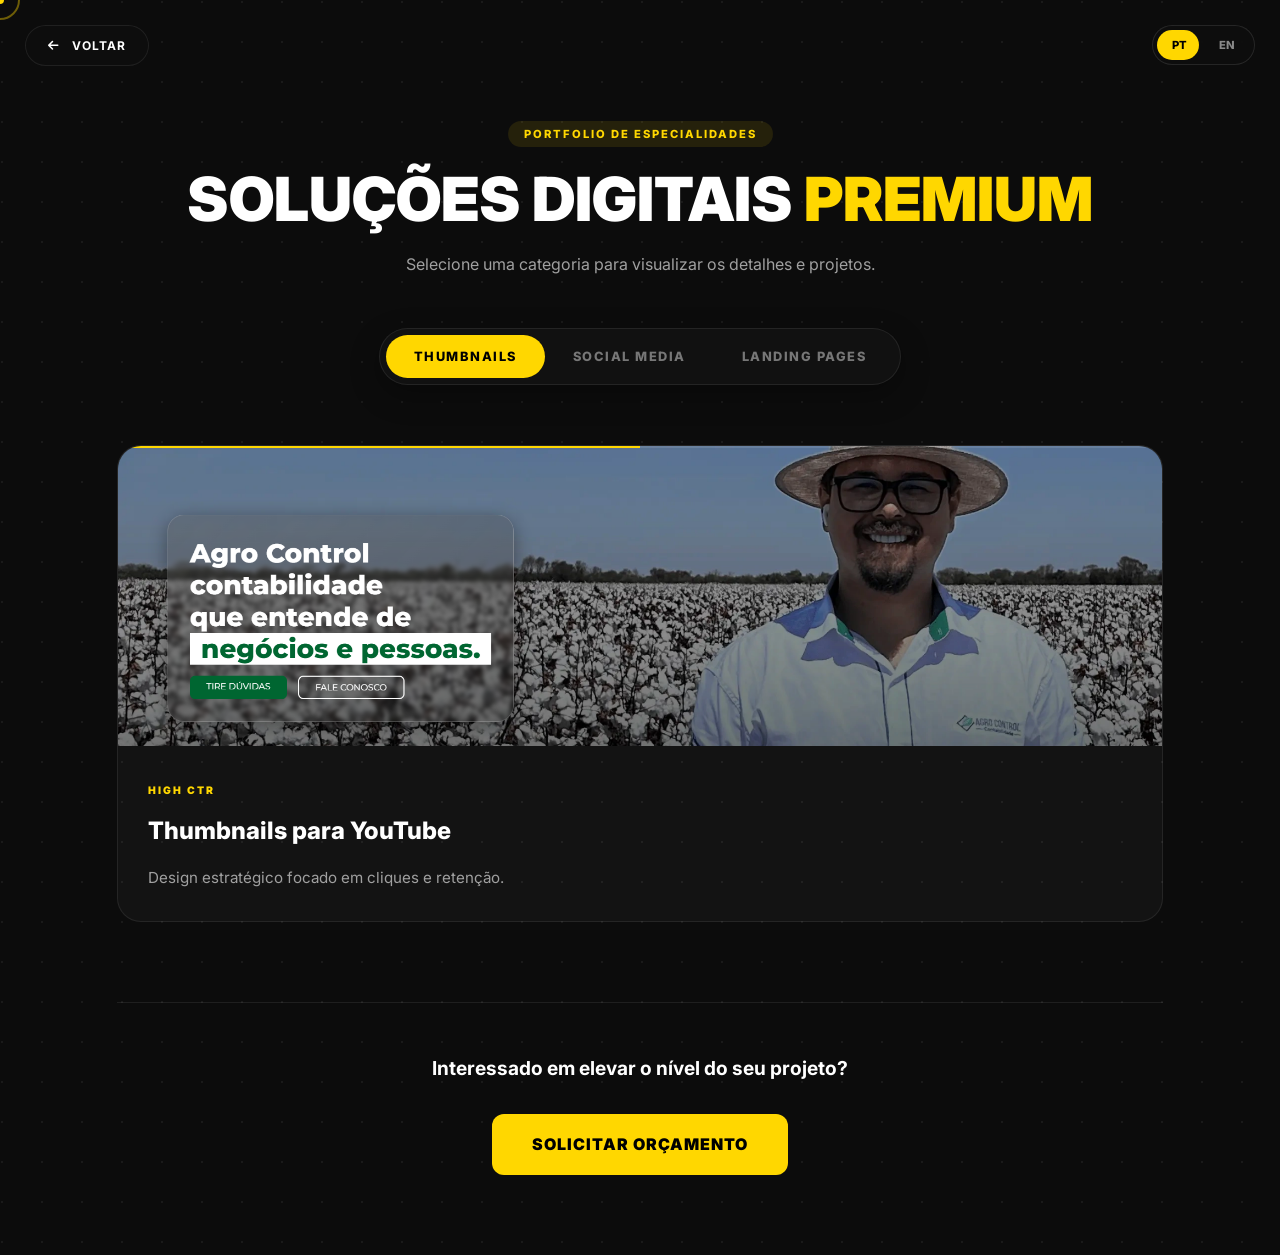
==== aba-servicos.html @ ec4307d7 "Adicionado nova page para os serviços" ====
<!DOCTYPE html>
<html lang="pt-br">
<head>
    <meta charset="UTF-8">
    <meta name="viewport" content="width=device-width, initial-scale=1.0">
    <title>Serviços | Pedro Daniel</title>
    
    <link rel="stylesheet" href="https://cdn.jsdelivr.net/npm/swiper@11/swiper-bundle.min.css" />
    <link rel="stylesheet" href="/styles/aba-servicos.css">
    <link href="https://fonts.googleapis.com/css2?family=Inter:wght@400;700;900&display=swap" rel="stylesheet">
    <link rel="stylesheet" href="https://cdnjs.cloudflare.com/ajax/libs/font-awesome/6.0.0/css/all.min.css">
</head>

<body class="services-page-body">

    <div class="fixed-language-toggle">
        <div class="lang-switch">
            <div class="lang-slider"></div>
            <button class="lang-btn active" id="btn-pt" onclick="changeLanguage('pt')">PT</button>
            <button class="lang-btn" id="btn-en" onclick="changeLanguage('en')">EN</button>
        </div>
    </div>

    <div class="cursor-dot"></div>
    <div class="cursor-outline"></div>

    <div class="fixed-back-button">
        <a href="index.html" class="btn-back">
            <i class="fa-solid fa-arrow-left"></i>
            <span data-pt="Voltar" data-en="Back">Voltar</span>
        </a>
    </div>

    <main class="services-wrapper">
        <header class="services-header">
            <span class="badge" data-pt="Portfolio de Especialidades" data-en="Specialties Portfolio">Portfolio de Especialidades</span>
            <h1 data-pt="Soluções Digitais <span>Premium</span>" data-en="Premium <span>Digital Solutions</span>">Soluções Digitais <span>Premium</span></h1>
            <p data-pt="Selecione uma categoria para visualizar os detalhes e projetos." data-en="Select a category to view details and projects.">Selecione uma categoria para visualizar os detalhes e projetos.</p>
        </header>

        <div class="tabs-navigation">
            <div class="tabs-container">
                <button class="tab-trigger active" onclick="filterServices('thumbnails', this)" data-pt="Thumbnails" data-en="Thumbnails">
                    Thumbnails
                </button>
                <button class="tab-trigger" onclick="filterServices('social-media', this)" data-pt="Social Media" data-en="Social Media">
                    Social Media
                </button>
                <button class="tab-trigger" onclick="filterServices('landing-pages', this)" data-pt="Landing Pages" data-en="Landing Pages">
                    Landing Pages
                </button>
            </div>
        </div>

        <section class="services-display" id="servicesGrid">
            
            <div class="service-item" data-category="thumbnails">
                <div class="swiper inner-service-swiper">
                    <div class="swiper-wrapper">
                        <div class="swiper-slide">
                            <img src="/img/thumb-agro-contol-lp.png" alt="Thumbnail">
                            <div class="slide-overlay"><span data-pt="Ver Projeto" data-en="View Project">Ver Projeto</span></div>
                        </div>
                        <div class="swiper-slide">
                            <img src="/img/thumb-agro-contol-lp.png" alt="Thumbnail">
                            <div class="slide-overlay"><span data-pt="Ver Projeto" data-en="View Project">Ver Projeto</span></div>
                        </div>
                    </div>
                    <div class="swiper-pagination"></div>
                    <div class="nav-wrapper">
                        <div class="swiper-button-prev custom-nav"></div>
                        <div class="swiper-button-next custom-nav"></div>
                    </div>
                </div>
                <div class="service-details">
                    <span class="service-tag">High CTR</span>
                    <h3 data-pt="Thumbnails para YouTube" data-en="YouTube Thumbnails">Thumbnails para YouTube</h3>
                    <p data-pt="Design estratégico focado em cliques e retenção." data-en="Strategic design focused on clicks and retention.">Design estratégico focado em cliques e retenção.</p>
                </div>
            </div>

            <div class="service-item" data-category="social-media" style="display: none;">
                <div class="swiper inner-service-swiper">
                    <div class="swiper-wrapper">
                        <div class="swiper-slide">
                            <img src="/img/social-exemplo.png" alt="Social Media">
                            <div class="slide-overlay"><span data-pt="Ver Projeto" data-en="View Project">Ver Projeto</span></div>
                        </div>
                    </div>
                    <div class="swiper-pagination"></div>
                    <div class="nav-wrapper">
                        <div class="swiper-button-prev custom-nav"></div>
                        <div class="swiper-button-next custom-nav"></div>
                    </div>
                </div>
                <div class="service-details">
                    <span class="service-tag" data-pt="Identidade" data-en="Identity">Identidade</span>
                    <h3 data-pt="Gestão Visual Instagram" data-en="Instagram Visual Management">Gestão Visual Instagram</h3>
                    <p data-pt="Posts e Stories que transmitem autoridade." data-en="Posts and Stories that convey authority.">Posts e Stories que transmitem autoridade.</p>
                </div>
            </div>

            <div class="service-item" data-category="landing-pages" style="display: none;">
                <div class="swiper inner-service-swiper">
                    <div class="swiper-wrapper">
                        <div class="swiper-slide">
                            <img src="/img/lp-exemplo.png" alt="Landing Page">
                            <div class="slide-overlay"><span data-pt="Ver Projeto" data-en="View Project">Ver Projeto</span></div>
                        </div>
                    </div>
                    <div class="swiper-pagination"></div>
                    <div class="nav-wrapper">
                        <div class="swiper-button-prev custom-nav"></div>
                        <div class="swiper-button-next custom-nav"></div>
                    </div>
                </div>
                <div class="service-details">
                    <span class="service-tag" data-pt="Conversão" data-en="Conversion">Conversão</span>
                    <h3 data-pt="Landing Pages de Alta Performance" data-en="High-Performance Landing Pages">Landing Pages de Alta Performance</h3>
                    <p data-pt="Páginas de vendas focadas em resultados reais." data-en="Sales pages focused on real results.">Páginas de vendas focadas em resultados reais.</p>
                </div>
            </div>

        </section>

        <footer class="services-footer">
            <p data-pt="Interessado em elevar o nível do seu projeto?" data-en="Interested in taking your project to the next level?">Interessado em elevar o nível do seu projeto?</p>
            <a href="https://wa.me/5577998025597" class="btn-primary" data-pt="Solicitar Orçamento" data-en="Request a Quote">Solicitar Orçamento</a>
        </footer>
    </main>

    <script src="https://cdn.jsdelivr.net/npm/swiper@11/swiper-bundle.min.js"></script>
    <script src="/scripts/aba-servicos.js"></script>

</body>
</html>
---- styles/aba-servicos.css ----
/* ==========================================================================
   SERVICOS.CSS - DESIGN INDEPENDENTE
   ========================================================================== */

:root {
    --bg-color: #0c0c0c;
    --primary: #FFD700;
    --card-bg: rgba(255, 255, 255, 0.03);
    --border-color: rgba(255, 255, 255, 0.08);
    --text-white: #ffffff;
    --text-gray: #a0a0a0;
}

/* --- SELETOR DE IDIOMA (LADO DIREITO) --- */
.fixed-language-toggle {
    position: fixed;
    top: 25px;
    right: 25px; /* Alinhado à direita */
    z-index: 10003;
}

.lang-switch {
    display: flex;
    background: rgba(15, 15, 15, 0.6);
    backdrop-filter: blur(12px);
    -webkit-backdrop-filter: blur(12px);
    border: 1px solid rgba(255, 255, 255, 0.1);
    padding: 4px;
    border-radius: 40px;
    position: relative;
    gap: 2px;
}

.lang-btn {
    background: none;
    border: none;
    color: #888;
    padding: 8px 15px;
    font-size: 0.7rem;
    font-weight: 800;
    cursor: pointer;
    position: relative;
    z-index: 2;
    transition: 0.3s cubic-bezier(0.4, 0, 0.2, 1);
}

.lang-btn.active {
    color: #000;
}

/* O fundo deslizante amarelo */
.lang-slider {
    position: absolute;
    top: 4px;
    left: 4px;
    height: calc(100% - 8px);
    width: 42px; /* Largura aproximada de um botão */
    background: var(--primary); /* Seu #FFD700 */
    border-radius: 30px;
    z-index: 1;
    transition: transform 0.3s cubic-bezier(0.4, 0, 0.2, 1);
}

/* Movimentação do slider baseada no idioma ativo */
body[data-lang="en"] .lang-slider {
    transform: translateX(40px); /* Ajuste esse valor conforme o tamanho do seu botão */
}

/* Responsividade: No mobile, abaixamos um pouco para não bater no entalhe/camera */
@media (max-width: 768px) {
    .fixed-language-toggle {
        top: 20px;
        right: 20px;
    }
}

/* Reset Básico */
* {
    margin: 0;
    padding: 0;
    box-sizing: border-box;
    font-family: 'Inter', sans-serif;
}

body {
    background-color: var(--bg-color);
    color: var(--text-white);
    line-height: 1.6;
    overflow-x: hidden;
    /* Textura de fundo sutil */
    background-image: radial-gradient(circle at 2px 2px, #1a1a1a 1px, transparent 0);
    background-size: 40px 40px;
}

/* --- CURSOR CUSTOMIZADO --- */
.cursor-dot, .cursor-outline {
    position: fixed;
    pointer-events: none;
    z-index: 99999;
    border-radius: 50%;
    transform: translate(-50%, -50%);
}
.cursor-dot { width: 8px; height: 8px; background: var(--primary); }
.cursor-outline { width: 40px; height: 40px; border: 2px solid rgba(255, 215, 0, 0.4); transition: 0.15s; }

/* --- BOTÃO VOLTAR FLUTUANTE --- */
.fixed-back-button {
    position: fixed;
    top: 25px;
    left: 25px;
    z-index: 100;
}

.btn-back {
    display: flex;
    align-items: center;
    gap: 12px;
    background: rgba(15, 15, 15, 0.6);
    backdrop-filter: blur(12px);
    -webkit-backdrop-filter: blur(12px);
    border: 1px solid var(--border-color);
    padding: 10px 22px;
    border-radius: 40px;
    color: #fff;
    text-decoration: none;
    font-weight: 700;
    font-size: 0.75rem;
    text-transform: uppercase;
    letter-spacing: 1px;
    transition: 0.3s;
}

.btn-back:hover {
    background: var(--primary);
    color: #000;
    transform: translateX(-5px);
}

/* --- HEADER DA PÁGINA --- */
.services-wrapper {
    max-width: 1200px;
    margin: 0 auto;
    padding: 120px 6% 80px;
}

.services-header {
    text-align: center;
    margin-bottom: 50px;
}

.badge {
    background: rgba(255, 215, 0, 0.1);
    color: var(--primary);
    padding: 6px 16px;
    border-radius: 50px;
    font-size: 0.7rem;
    font-weight: 800;
    text-transform: uppercase;
    letter-spacing: 2px;
}

.services-header h1 {
    font-size: clamp(2rem, 6vw, 3.8rem);
    font-weight: 900;
    margin: 20px 0;
    text-transform: uppercase;
    line-height: 1.1;
}

.services-header h1 span {
    color: var(--primary);
}

.services-header p {
    color: var(--text-gray);
    max-width: 500px;
    margin: 0 auto;
}

/* --- TAB BAR (O MENU DINÂMICO) --- */
.tabs-navigation {
    display: flex;
    justify-content: center;
    margin-bottom: 60px;
}

.tabs-container {
    background: rgba(20, 20, 20, 0.7);
    backdrop-filter: blur(15px);
    border: 1px solid var(--border-color);
    padding: 6px;
    border-radius: 60px;
    display: flex;
    position: relative;
    box-shadow: 0 10px 30px rgba(0,0,0,0.3);
}

.tab-trigger {
    background: none;
    border: none;
    color: #777;
    padding: 14px 28px;
    font-size: 0.8rem;
    font-weight: 800;
    text-transform: uppercase;
    letter-spacing: 1.5px;
    cursor: pointer;
    border-radius: 50px;
    transition: all 0.4s cubic-bezier(0.23, 1, 0.32, 1);
    position: relative;
    z-index: 2;
}

.tab-trigger.active {
    color: #000;
    background: var(--primary);
}

/* --- GRID E CARDS --- */
.services-display {
    display: grid;
    grid-template-columns: repeat(auto-fit, minmax(320px, 1fr));
    gap: 30px;
}

.service-item {
    background: var(--card-bg);
    border: 1px solid var(--border-color);
    border-radius: 24px;
    overflow: hidden;
    transition: all 0.5s ease;
    opacity: 1; /* Controlado pelo JS na troca */
    transform: translateY(0);
}

.service-item:hover {
    border-color: rgba(255, 215, 0, 0.4);
    transform: translateY(-10px);
    background: rgba(255, 255, 255, 0.05);
}

.service-preview {
    width: 100%;
    height: 240px;
    overflow: hidden;
    position: relative;
}

.service-preview img {
    width: 100%;
    height: 100%;
    object-fit: cover;
    filter: grayscale(100%);
    transition: 0.6s cubic-bezier(0.25, 1, 0.5, 1);
}

.service-item:hover .service-preview img {
    filter: grayscale(0%);
    transform: scale(1.1);
}

.service-details {
    padding: 30px;
}

/* Container do Carrossel */
.inner-service-swiper {
    width: 100%;
    height: 300px;
    border-radius: 20px 20px 0 0;
    overflow: hidden;
    position: relative;
}

.inner-service-swiper .swiper-slide {
    position: relative;
    overflow: hidden;
}

.inner-service-swiper .swiper-slide img {
    width: 100%;
    height: 100%;
    object-fit: cover;
    transition: transform 0.8s cubic-bezier(0.2, 1, 0.3, 1);
}

/* Efeito de Overlay no Hover */
.slide-overlay {
    position: absolute;
    inset: 0;
    background: rgba(0,0,0,0.4);
    display: flex;
    align-items: center;
    justify-content: center;
    opacity: 0;
    transition: 0.4s;
    backdrop-filter: blur(4px);
}

.slide-overlay span {
    border: 1px solid var(--primary);
    color: var(--primary);
    padding: 8px 20px;
    border-radius: 30px;
    font-size: 0.7rem;
    font-weight: 900;
    text-transform: uppercase;
}

.swiper-slide:hover .slide-overlay { opacity: 1; }
.swiper-slide:hover img { transform: scale(1.1); }

/* Paginação Progressiva */
.inner-service-swiper .swiper-pagination-progressbar {
    background: rgba(255, 255, 255, 0.1);
    height: 2px;
}

.inner-service-swiper .swiper-pagination-progressbar-fill {
    background: var(--primary);
}

/* Setas Customizadas Invisíveis que aparecem no Hover */
.nav-wrapper {
    position: absolute;
    width: 100%;
    top: 50%;
    transform: translateY(-50%);
    display: flex;
    justify-content: space-between;
    padding: 0 15px;
    z-index: 10;
    pointer-events: none;
}

.custom-nav {
    width: 40px !important;
    height: 40px !important;
    background: rgba(255, 255, 255, 0.1) !important;
    backdrop-filter: blur(10px);
    border-radius: 50% !important;
    pointer-events: auto;
    opacity: 0;
    transition: 0.3s;
}

.custom-nav::after { font-size: 14px !important; color: #fff; }

.inner-service-swiper:hover .custom-nav { opacity: 1; }

.service-tag {
    display: inline-block;
    color: var(--primary);
    font-size: 0.65rem;
    font-weight: 900;
    text-transform: uppercase;
    letter-spacing: 2px;
    margin-bottom: 12px;
}

.service-details h3 {
    font-size: 1.5rem;
    margin-bottom: 15px;
    font-weight: 800;
}

.service-details p {
    color: var(--text-gray);
    font-size: 0.95rem;
    line-height: 1.7;
}

/* --- FOOTER CTA --- */
.services-footer {
    text-align: center;
    margin-top: 80px;
    padding-top: 50px;
    border-top: 1px solid var(--border-color);
}

.services-footer p {
    font-size: 1.2rem;
    margin-bottom: 30px;
    font-weight: 700;
}

.btn-primary {
    display: inline-block;
    background: var(--primary);
    color: #000;
    padding: 18px 40px;
    border-radius: 12px;
    font-weight: 900;
    text-transform: uppercase;
    text-decoration: none;
    letter-spacing: 1px;
    transition: 0.3s;
}

.btn-primary:hover {
    transform: scale(1.05);
    box-shadow: 0 10px 25px rgba(255, 184, 0, 0.3);
}


.cursor-dot, 
.cursor-outline {
    position: fixed;
    top: 0;
    left: 0;
    transform: translate(-50%, -50%);
    border-radius: 50%;
    z-index: 999999; /* Um valor bem alto para ficar acima de tudo */
    pointer-events: none; /* ESSENCIAL: para o cursor não bloquear os cliques nos botões */
    user-select: none;
}

/* --- RESPONSIVIDADE --- */
@media (max-width: 768px) {
    .services-wrapper { padding-top: 100px; }
    .tabs-container { flex-direction: column; border-radius: 20px; width: 100%; }
    .tab-trigger { width: 100%; padding: 12px; }
    .cursor-dot, .cursor-outline { display: none; }
    body { cursor: auto; }
}
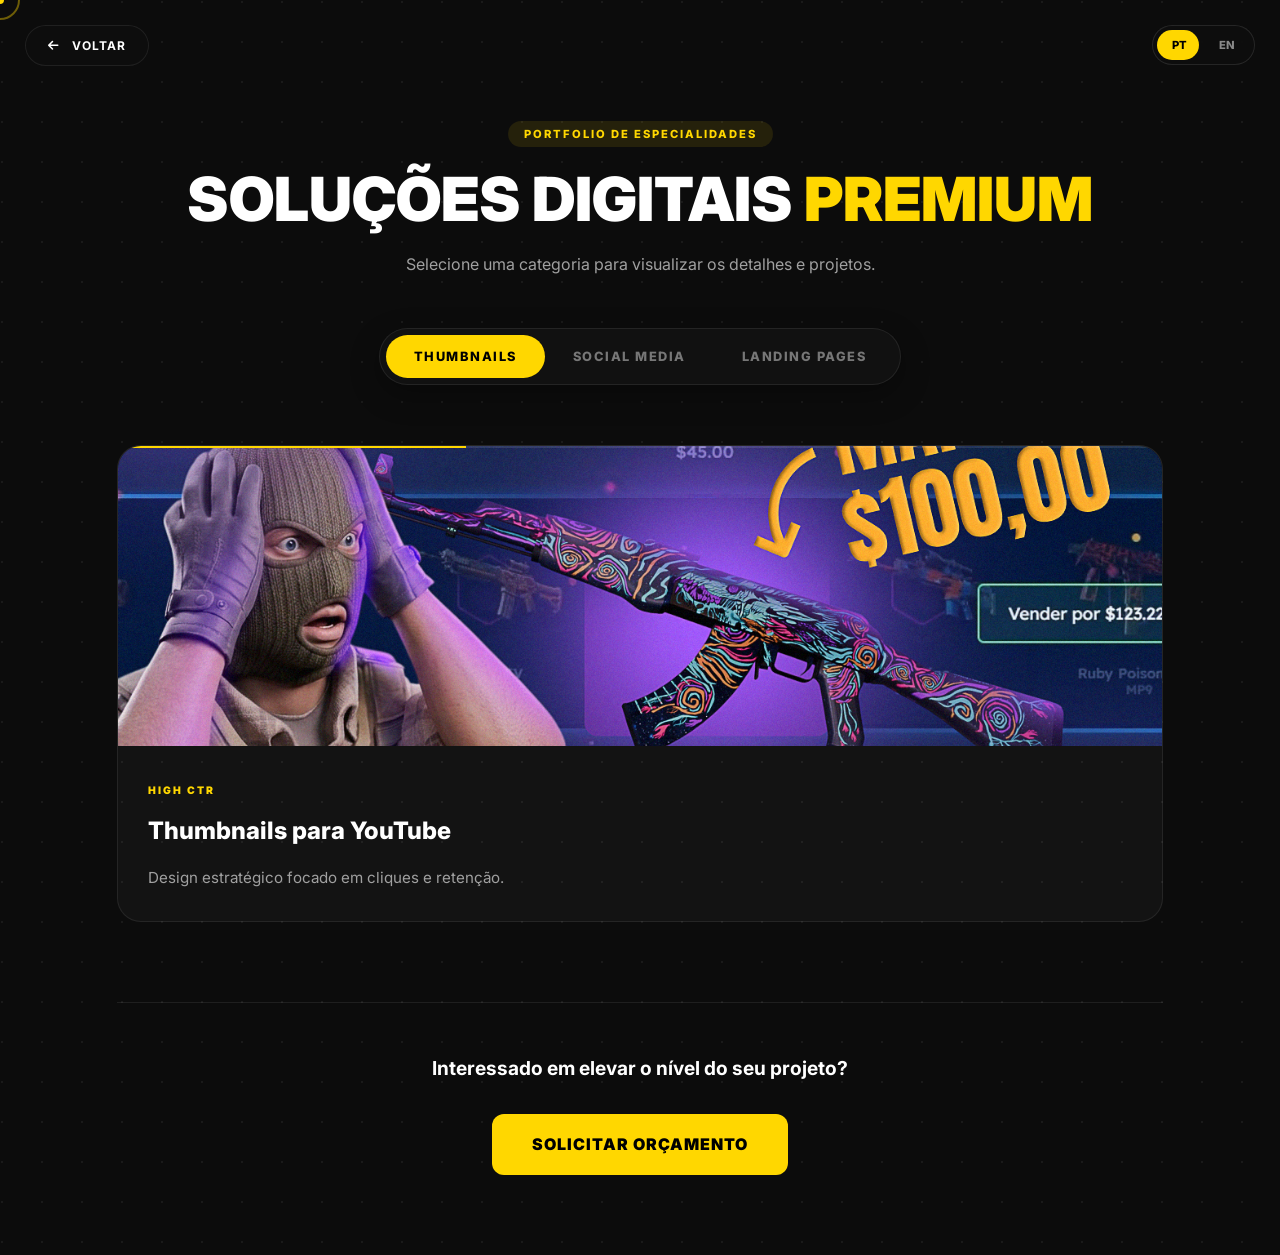
==== commit 75a2aebe: "Refinamento da aba-serviços e finalização" ====
--- a/aba-servicos.html
+++ b/aba-servicos.html
@@ -10,6 +10,12 @@
     <link href="https://fonts.googleapis.com/css2?family=Inter:wght@400;700;900&display=swap" rel="stylesheet">
     <link rel="stylesheet" href="https://cdnjs.cloudflare.com/ajax/libs/font-awesome/6.0.0/css/all.min.css">
 </head>
+
+<div id="imageModal" class="image-modal">
+    <span class="modal-close">&times;</span>
+    <img class="modal-content" id="imgFull">
+    <div id="modalCaption"></div>
+</div>
 
 <body class="services-page-body">
 
@@ -58,11 +64,15 @@
                 <div class="swiper inner-service-swiper">
                     <div class="swiper-wrapper">
                         <div class="swiper-slide">
-                            <img src="/img/thumb-agro-contol-lp.png" alt="Thumbnail">
+                            <img src="/img/thumbcs-3d.png" alt="Thumbnail">
                             <div class="slide-overlay"><span data-pt="Ver Projeto" data-en="View Project">Ver Projeto</span></div>
                         </div>
                         <div class="swiper-slide">
-                            <img src="/img/thumb-agro-contol-lp.png" alt="Thumbnail">
+                            <img src="/img/THUMBCS2-MONESY.png" alt="Thumbnail">
+                            <div class="slide-overlay"><span data-pt="Ver Projeto" data-en="View Project">Ver Projeto</span></div>
+                        </div>
+                         <div class="swiper-slide">
+                            <img src="/img/Novo Projeto.png" alt="Thumbnail">
                             <div class="slide-overlay"><span data-pt="Ver Projeto" data-en="View Project">Ver Projeto</span></div>
                         </div>
                     </div>
@@ -83,8 +93,8 @@
                 <div class="swiper inner-service-swiper">
                     <div class="swiper-wrapper">
                         <div class="swiper-slide">
-                            <img src="/img/social-exemplo.png" alt="Social Media">
-                            <div class="slide-overlay"><span data-pt="Ver Projeto" data-en="View Project">Ver Projeto</span></div>
+                            <img src="/img/Captura de tela 2026-05-10 203834.png" alt="Social Media">
+                            <div class="slide-overlay-a"><a target="_blank" href="https://www.behance.net/gallery/197718721/Identidade-Visual-Laboratorio-Sao-Lazaro" data-pt="Ver Projeto" data-en="View Project">Ver Projeto</a></div>
                         </div>
                     </div>
                     <div class="swiper-pagination"></div>
@@ -104,8 +114,12 @@
                 <div class="swiper inner-service-swiper">
                     <div class="swiper-wrapper">
                         <div class="swiper-slide">
-                            <img src="/img/lp-exemplo.png" alt="Landing Page">
-                            <div class="slide-overlay"><span data-pt="Ver Projeto" data-en="View Project">Ver Projeto</span></div>
+                            <img src="/img/Captura de tela 2026-05-10 211300.png" alt="Landing Page">
+                            <div class="slide-overlay-a"><a target="_blank" href="https://pedrodanielbs.github.io/Pet-shop/" data-pt="Ver Projeto" data-en="View Project">Ver Projeto</a></div>
+                        </div>
+                        <div class="swiper-slide">
+                            <img src="/img/thumb-agro-contol-lp.png" alt="Landing Page">
+                            <div class="slide-overlay-a"><a target="_blank" href="https://pedrodanielbs.github.io/AGRO-CONTROL-WEBSITE/" data-pt="Ver Projeto" data-en="View Project">Ver Projeto</a></div>
                         </div>
                     </div>
                     <div class="swiper-pagination"></div>
--- a/styles/aba-servicos.css
+++ b/styles/aba-servicos.css
@@ -10,6 +10,63 @@
     --text-white: #ffffff;
     --text-gray: #a0a0a0;
 }
+
+/* LIGHTBOX MODAL */
+.image-modal {
+    display: none; 
+    position: fixed;
+    z-index: 100000; /* Acima de tudo */
+    left: 0;
+    top: 0;
+    width: 100%;
+    height: 100%;
+    background-color: rgba(0, 0, 0, 0.95);
+    backdrop-filter: blur(10px);
+    cursor: zoom-out;
+    animation: fadeIn 0.3s ease;
+}
+
+.modal-content {
+    margin: auto;
+    display: block;
+    width: 80%;
+    max-width: 1200px;
+    max-height: 80vh;
+    object-fit: contain;
+    border-radius: 10px;
+    position: absolute;
+    top: 50%;
+    left: 50%;
+    transform: translate(-50%, -50%) scale(0.9);
+    animation: zoomIn 0.4s cubic-bezier(0.2, 1, 0.3, 1) forwards;
+}
+
+.modal-close {
+    position: absolute;
+    top: 40px;
+    right: 40px;
+    color: white;
+    font-size: 40px;
+    font-weight: bold;
+    cursor: pointer;
+    z-index: 100001;
+    transition: 0.3s;
+}
+
+.modal-close:hover { color: var(--primary); }
+
+@keyframes fadeIn {
+    from { opacity: 0; }
+    to { opacity: 1; }
+}
+
+@keyframes zoomIn {
+    from { transform: translate(-50%, -50%) scale(0.8); opacity: 0; }
+    to { transform: translate(-50%, -50%) scale(1); opacity: 1; }
+}
+
+/* Ajuste no Slide Overlay para indicar que é clicável */
+.slide-overlay { cursor: pointer; }
 
 /* --- SELETOR DE IDIOMA (LADO DIREITO) --- */
 .fixed-language-toggle {
@@ -285,16 +342,21 @@
 }
 
 /* Efeito de Overlay no Hover */
+/* --- AJUSTES DE VISIBILIDADE DO CARROSSEL (DESKTOP E MOBILE) --- */
+
+/* 1. Botão "Ver Projeto" (slide-overlay) */
 .slide-overlay {
     position: absolute;
     inset: 0;
-    background: rgba(0,0,0,0.4);
+    background: rgba(0, 0, 0, 0.5); /* Fundo sutil sempre presente */
     display: flex;
     align-items: center;
     justify-content: center;
-    opacity: 0;
-    transition: 0.4s;
-    backdrop-filter: blur(4px);
+    opacity: 0; /* Escondido por padrão no desktop */
+    transition: 0.4s ease;
+    backdrop-filter: blur(2px); /* Blur sutil sempre presente */
+    cursor: pointer;
+    z-index: 5;
 }
 
 .slide-overlay span {
@@ -305,8 +367,117 @@
     font-size: 0.7rem;
     font-weight: 900;
     text-transform: uppercase;
-}
-
+    transform: translateY(10px); /* Leve deslocamento para animação */
+    transition: 0.4s ease;
+}
+
+.slide-overlay-a {
+    position: absolute;
+    inset: 0;
+    background: rgba(0, 0, 0, 0.5); /* Fundo sutil sempre presente */
+    display: flex;
+    align-items: center;
+    justify-content: center;
+    opacity: 0; /* Escondido por padrão no desktop */
+    transition: 0.4s ease;
+    backdrop-filter: blur(2px); /* Blur sutil sempre presente */
+    cursor: pointer;
+    z-index: 5;
+}
+
+.slide-overlay-a a {
+    border: 1px solid var(--primary);
+    color: var(--primary);
+    padding: 8px 20px;
+    border-radius: 30px;
+    font-size: 0.7rem;
+    font-weight: 900;
+    text-transform: uppercase;
+    text-decoration: none;
+    transition: 0.4s ease;
+}
+
+/* 2. Setas de Navegação (custom-nav) */
+.custom-nav {
+    /* ... (seus estilos básicos existentes: width, height, background, etc.) ... */
+    opacity: 0; /* Escondido por padrão no desktop */
+    transition: 0.3s ease;
+}
+
+/* ==========================================================================
+   EFEITOS HOVER (APENAS PARA DESKTOP)
+   ========================================================================== */
+@media (min-width: 1025px) {
+    /* Revela o botão ao passar o mouse */
+    .swiper-slide:hover .slide-overlay {
+        opacity: 1;
+    }
+    
+    .swiper-slide:hover .slide-overlay span {
+        transform: translateY(0);
+    }
+
+    /* Revela as setas ao passar o mouse sobre o carrossel */
+    .inner-service-swiper:hover .custom-nav {
+        opacity: 1;
+    }
+    
+    /* Mantém o zoom na imagem apenas no desktop */
+    .service-item:hover .service-preview img {
+        transform: scale(1.05);
+    }
+}
+
+/* ==========================================================================
+   AJUSTES PARA MOBILE (TELAS ATÉ 1024px)
+   ========================================================================== */
+@media (max-width: 1024px) {
+    /* Força o botão "Ver Projeto" a ficar SEMPRE VISÍVEL */
+    .slide-overlay {
+        opacity: 1 !important; /* Força a visibilidade */
+        background: rgba(0, 0, 0, 0.4); /* Fundo fixo para leitura */
+        backdrop-filter: blur(2px); /* Blur fixo */
+    }
+
+    .slide-overlay span {
+        transform: translateY(0) !important; /* Sem deslocamento fixo */
+        background: rgba(0, 0, 0, 0.5); /* Fundo no texto para destacar */
+    }
+
+    .slide-overlay-a {
+        opacity: 1 !important; /* Força a visibilidade */
+        background: rgba(0, 0, 0, 0.4); /* Fundo fixo para leitura */
+        backdrop-filter: blur(2px); /* Blur fixo */
+    }
+
+    .slide-overlay-a a {
+        transform: translateY(0) !important; /* Sem deslocamento fixo */
+        background: rgba(0, 0, 0, 0.5); /* Fundo no texto para destacar */
+    }   
+
+    /* Força as Setas de Navegação a ficarem SEMPRE VISÍVEIS */
+    .custom-nav {
+        opacity: 1 !important; /* Força a visibilidade */
+        background: rgba(15, 15, 15, 0.7) !important; /* Fundo mais forte para contraste */
+    }
+    
+    /* Desativa o zoom na imagem no toque */
+    .service-item:hover .service-preview img {
+        transform: none !important;
+    }
+    
+    /* Opcional: Aumenta um pouco a área de clique das setas no mobile */
+    .nav-wrapper {
+        padding: 0 10px;
+    }
+    .custom-nav {
+        width: 45px !important;
+        height: 45px !important;
+    }
+}
+
+
+.swiper-slide:hover .slide-overlay-a { opacity: 1; }
 .swiper-slide:hover .slide-overlay { opacity: 1; }
 .swiper-slide:hover img { transform: scale(1.1); }
 
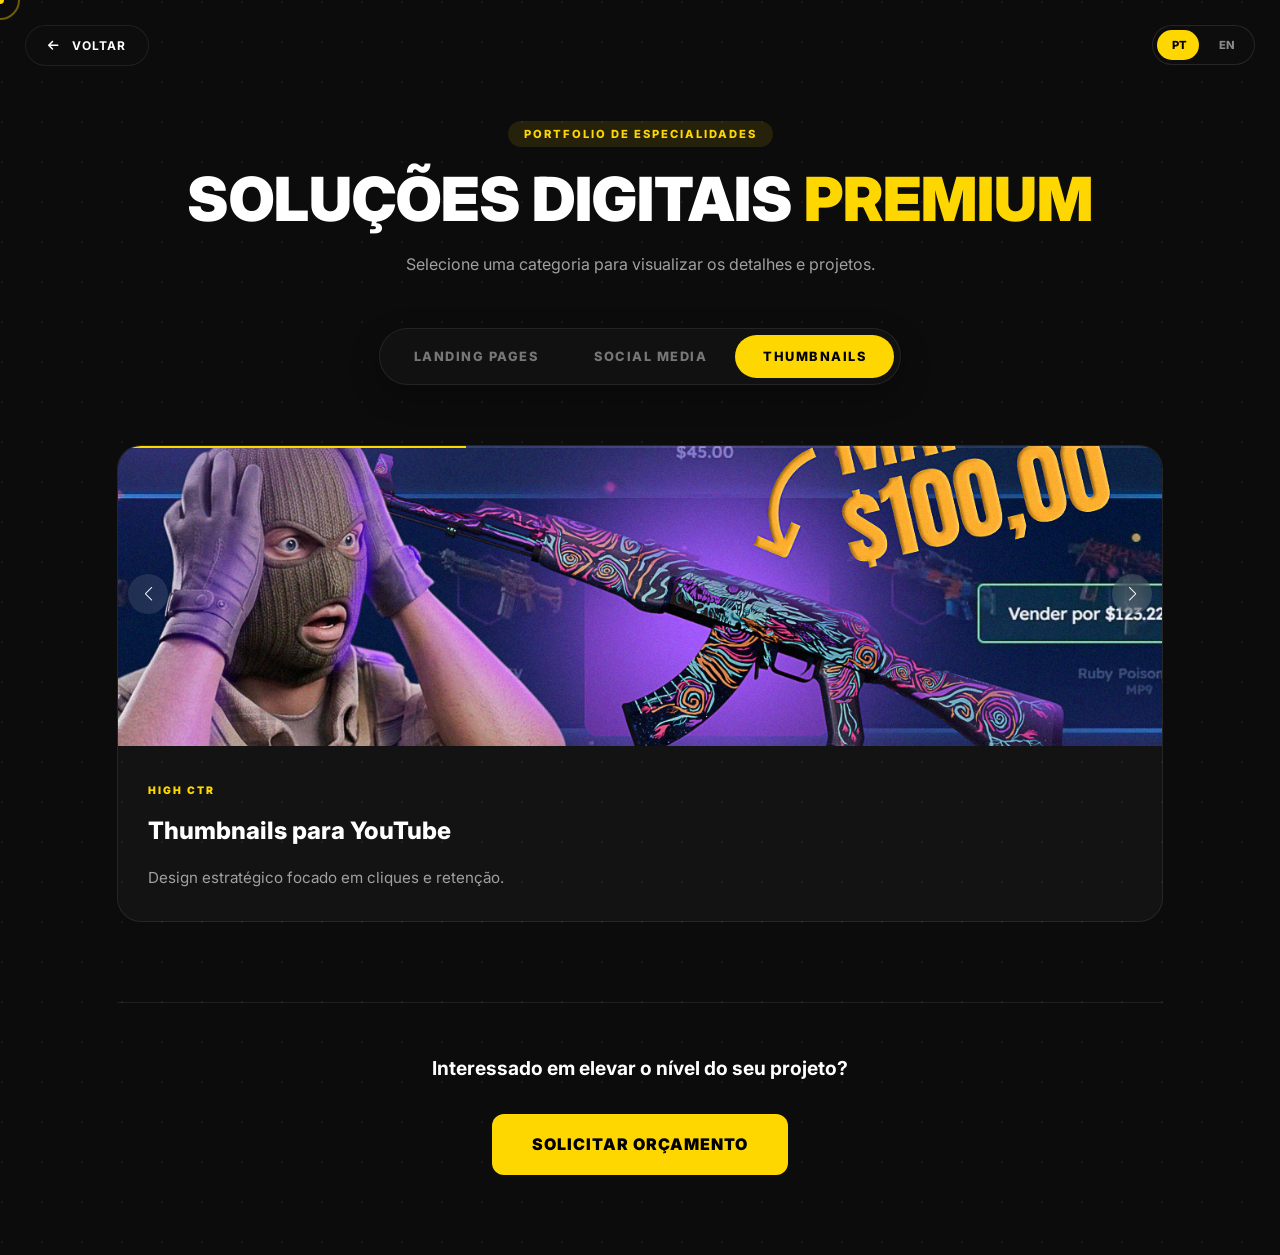
==== commit 67fef4df: "att" ====
--- a/aba-servicos.html
+++ b/aba-servicos.html
@@ -46,19 +46,48 @@
 
         <div class="tabs-navigation">
             <div class="tabs-container">
-                <button class="tab-trigger active" onclick="filterServices('thumbnails', this)" data-pt="Thumbnails" data-en="Thumbnails">
-                    Thumbnails
+                <button class="tab-trigger" onclick="filterServices('landing-pages', this)" data-pt="Landing Pages" data-en="Landing Pages">
+                    Landing Pages
                 </button>
                 <button class="tab-trigger" onclick="filterServices('social-media', this)" data-pt="Social Media" data-en="Social Media">
                     Social Media
                 </button>
-                <button class="tab-trigger" onclick="filterServices('landing-pages', this)" data-pt="Landing Pages" data-en="Landing Pages">
-                    Landing Pages
+                <button class="tab-trigger active" onclick="filterServices('thumbnails', this)" data-pt="Thumbnails" data-en="Thumbnails">
+                    thumbnails
                 </button>
             </div>
         </div>
 
         <section class="services-display" id="servicesGrid">
+
+            <div class="service-item" data-category="landing-pages" style="display: none;">
+                <div class="swiper inner-service-swiper">
+                    <div class="swiper-wrapper">
+                        <div class="swiper-slide">
+                            <img src="/img/jotahffz.png" alt="Landing Page">
+                            <div class="slide-overlay-a"><a target="_blank" href="https://pedrodanielbs.github.io/Jotahffz/" data-pt="Ver Projeto" data-en="View Project">Ver Projeto</a></div>
+                        </div>
+                        <div class="swiper-slide">
+                            <img src="/img/Captura de tela 2026-05-10 211300.png" alt="Landing Page">
+                            <div class="slide-overlay-a"><a target="_blank" href="https://pedrodanielbs.github.io/Pet-shop/" data-pt="Ver Projeto" data-en="View Project">Ver Projeto</a></div>
+                        </div>
+                        <div class="swiper-slide">
+                            <img src="/img/thumb-agro-contol-lp.png" alt="Landing Page">
+                            <div class="slide-overlay-a"><a target="_blank" href="https://pedrodanielbs.github.io/AGRO-CONTROL-WEBSITE/" data-pt="Ver Projeto" data-en="View Project">Ver Projeto</a></div>
+                        </div>
+                    </div>
+                    <div class="swiper-pagination"></div>
+                    <div class="nav-wrapper">
+                        <div class="swiper-button-prev custom-nav"></div>
+                        <div class="swiper-button-next custom-nav"></div>
+                    </div>
+                </div>
+                <div class="service-details">
+                    <span class="service-tag" data-pt="Conversão" data-en="Conversion">Conversão</span>
+                    <h3 data-pt="Landing Pages de Alta Performance" data-en="High-Performance Landing Pages">Landing Pages de Alta Performance</h3>
+                    <p data-pt="Páginas de vendas focadas em resultados reais." data-en="Sales pages focused on real results.">Páginas de vendas focadas em resultados reais.</p>
+                </div>
+            </div>
             
             <div class="service-item" data-category="thumbnails">
                 <div class="swiper inner-service-swiper">
@@ -110,30 +139,6 @@
                 </div>
             </div>
 
-            <div class="service-item" data-category="landing-pages" style="display: none;">
-                <div class="swiper inner-service-swiper">
-                    <div class="swiper-wrapper">
-                        <div class="swiper-slide">
-                            <img src="/img/Captura de tela 2026-05-10 211300.png" alt="Landing Page">
-                            <div class="slide-overlay-a"><a target="_blank" href="https://pedrodanielbs.github.io/Pet-shop/" data-pt="Ver Projeto" data-en="View Project">Ver Projeto</a></div>
-                        </div>
-                        <div class="swiper-slide">
-                            <img src="/img/thumb-agro-contol-lp.png" alt="Landing Page">
-                            <div class="slide-overlay-a"><a target="_blank" href="https://pedrodanielbs.github.io/AGRO-CONTROL-WEBSITE/" data-pt="Ver Projeto" data-en="View Project">Ver Projeto</a></div>
-                        </div>
-                    </div>
-                    <div class="swiper-pagination"></div>
-                    <div class="nav-wrapper">
-                        <div class="swiper-button-prev custom-nav"></div>
-                        <div class="swiper-button-next custom-nav"></div>
-                    </div>
-                </div>
-                <div class="service-details">
-                    <span class="service-tag" data-pt="Conversão" data-en="Conversion">Conversão</span>
-                    <h3 data-pt="Landing Pages de Alta Performance" data-en="High-Performance Landing Pages">Landing Pages de Alta Performance</h3>
-                    <p data-pt="Páginas de vendas focadas em resultados reais." data-en="Sales pages focused on real results.">Páginas de vendas focadas em resultados reais.</p>
-                </div>
-            </div>
 
         </section>
 
--- a/styles/aba-servicos.css
+++ b/styles/aba-servicos.css
@@ -511,13 +511,11 @@
     backdrop-filter: blur(10px);
     border-radius: 50% !important;
     pointer-events: auto;
-    opacity: 0;
+    opacity: 1;
     transition: 0.3s;
 }
 
 .custom-nav::after { font-size: 14px !important; color: #fff; }
-
-.inner-service-swiper:hover .custom-nav { opacity: 1; }
 
 .service-tag {
     display: inline-block;
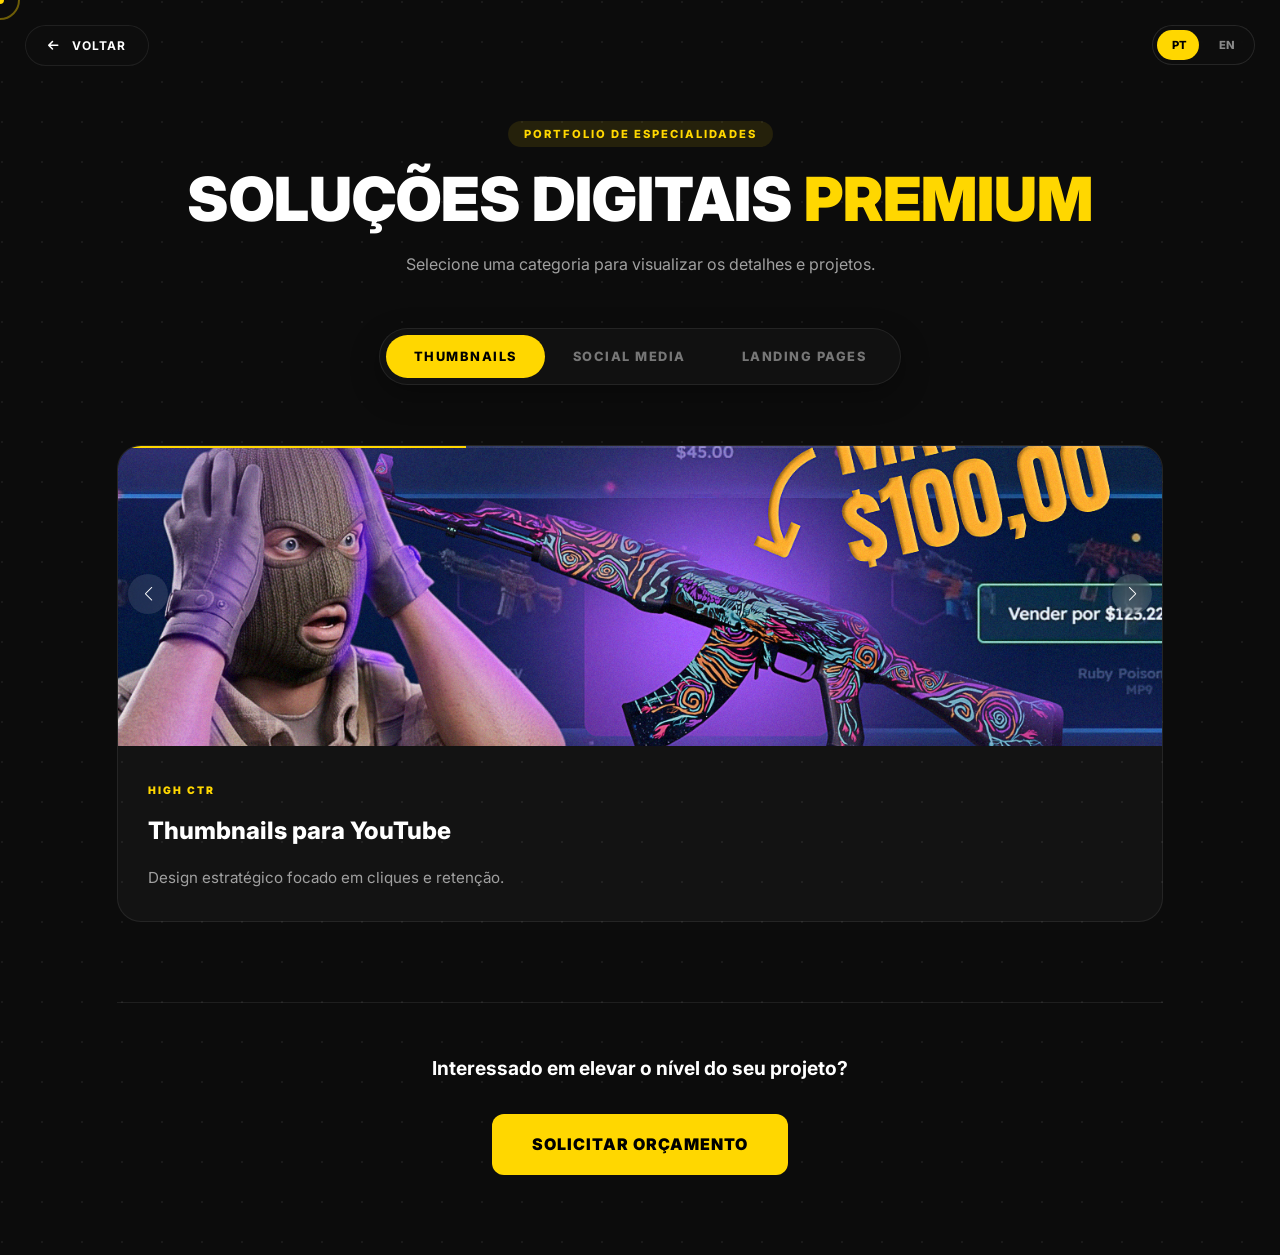
==== commit d9cfe0a0: "att abas servicos" ====
--- a/aba-servicos.html
+++ b/aba-servicos.html
@@ -46,48 +46,19 @@
 
         <div class="tabs-navigation">
             <div class="tabs-container">
-                <button class="tab-trigger" onclick="filterServices('landing-pages', this)" data-pt="Landing Pages" data-en="Landing Pages">
-                    Landing Pages
+                <button class="tab-trigger active" onclick="filterServices('thumbnails', this)" data-pt="Thumbnails" data-en="Thumbnails">
+                    Thumbnails
                 </button>
                 <button class="tab-trigger" onclick="filterServices('social-media', this)" data-pt="Social Media" data-en="Social Media">
                     Social Media
                 </button>
-                <button class="tab-trigger active" onclick="filterServices('thumbnails', this)" data-pt="Thumbnails" data-en="Thumbnails">
-                    thumbnails
+                <button class="tab-trigger" onclick="filterServices('landing-pages', this)" data-pt="Landing Pages" data-en="Landing Pages">
+                    Landing Pages
                 </button>
             </div>
         </div>
 
         <section class="services-display" id="servicesGrid">
-
-            <div class="service-item" data-category="landing-pages" style="display: none;">
-                <div class="swiper inner-service-swiper">
-                    <div class="swiper-wrapper">
-                        <div class="swiper-slide">
-                            <img src="/img/jotahffz.png" alt="Landing Page">
-                            <div class="slide-overlay-a"><a target="_blank" href="https://pedrodanielbs.github.io/Jotahffz/" data-pt="Ver Projeto" data-en="View Project">Ver Projeto</a></div>
-                        </div>
-                        <div class="swiper-slide">
-                            <img src="/img/Captura de tela 2026-05-10 211300.png" alt="Landing Page">
-                            <div class="slide-overlay-a"><a target="_blank" href="https://pedrodanielbs.github.io/Pet-shop/" data-pt="Ver Projeto" data-en="View Project">Ver Projeto</a></div>
-                        </div>
-                        <div class="swiper-slide">
-                            <img src="/img/thumb-agro-contol-lp.png" alt="Landing Page">
-                            <div class="slide-overlay-a"><a target="_blank" href="https://pedrodanielbs.github.io/AGRO-CONTROL-WEBSITE/" data-pt="Ver Projeto" data-en="View Project">Ver Projeto</a></div>
-                        </div>
-                    </div>
-                    <div class="swiper-pagination"></div>
-                    <div class="nav-wrapper">
-                        <div class="swiper-button-prev custom-nav"></div>
-                        <div class="swiper-button-next custom-nav"></div>
-                    </div>
-                </div>
-                <div class="service-details">
-                    <span class="service-tag" data-pt="Conversão" data-en="Conversion">Conversão</span>
-                    <h3 data-pt="Landing Pages de Alta Performance" data-en="High-Performance Landing Pages">Landing Pages de Alta Performance</h3>
-                    <p data-pt="Páginas de vendas focadas em resultados reais." data-en="Sales pages focused on real results.">Páginas de vendas focadas em resultados reais.</p>
-                </div>
-            </div>
             
             <div class="service-item" data-category="thumbnails">
                 <div class="swiper inner-service-swiper">
@@ -139,6 +110,42 @@
                 </div>
             </div>
 
+            <div class="service-item" data-category="landing-pages" style="display: none;">
+                <div class="swiper inner-service-swiper">
+                    <div class="swiper-wrapper">
+                        <div class="swiper-slide">
+                            <img src="/img/Captura de tela 2026-05-27 012435.png" alt="Landing Page">
+                            <div class="slide-overlay-a"><a target="_blank" href="https://pedrodanielbs.github.io/KRYPT-Streetwear-Web-Store/" data-pt="Ver Projeto" data-en="View Project">Ver Projeto</a></div>
+                        </div>
+                        <div class="swiper-slide">
+                            <img src="/img/Captura de tela 2026-05-27 012312.png" alt="Landing Page">
+                            <div class="slide-overlay-a"><a target="_blank" href="https://pedrodanielbs.github.io/Psicologia-website/" data-pt="Ver Projeto" data-en="View Project">Ver Projeto</a></div>
+                        </div>
+                        <div class="swiper-slide">
+                            <img src="/img/Captura de tela 2026-05-10 211300.png" alt="Landing Page">
+                            <div class="slide-overlay-a"><a target="_blank" href="https://pedrodanielbs.github.io/Pet-shop/" data-pt="Ver Projeto" data-en="View Project">Ver Projeto</a></div>
+                        </div>
+                        <div class="swiper-slide">
+                            <img src="/img/thumb-agro-contol-lp.png" alt="Landing Page">
+                            <div class="slide-overlay-a"><a target="_blank" href="https://pedrodanielbs.github.io/AGRO-CONTROL-WEBSITE/" data-pt="Ver Projeto" data-en="View Project">Ver Projeto</a></div>
+                        </div>
+                        <div class="swiper-slide">
+                            <img src="/img/jotahffz.png" alt="Landing Page">
+                            <div class="slide-overlay-a"><a target="_blank" href="https://pedrodanielbs.github.io/Jotahffz/" data-pt="Ver Projeto" data-en="View Project">Ver Projeto</a></div>
+                        </div>
+                    </div>
+                    <div class="swiper-pagination"></div>
+                    <div class="nav-wrapper">
+                        <div class="swiper-button-prev custom-nav"></div>
+                        <div class="swiper-button-next custom-nav"></div>
+                    </div>
+                </div>
+                <div class="service-details">
+                    <span class="service-tag" data-pt="Conversão" data-en="Conversion">Conversão</span>
+                    <h3 data-pt="Landing Pages de Alta Performance" data-en="High-Performance Landing Pages">Landing Pages de Alta Performance</h3>
+                    <p data-pt="Páginas de vendas focadas em resultados reais." data-en="Sales pages focused on real results.">Páginas de vendas focadas em resultados reais.</p>
+                </div>
+            </div>
 
         </section>
 
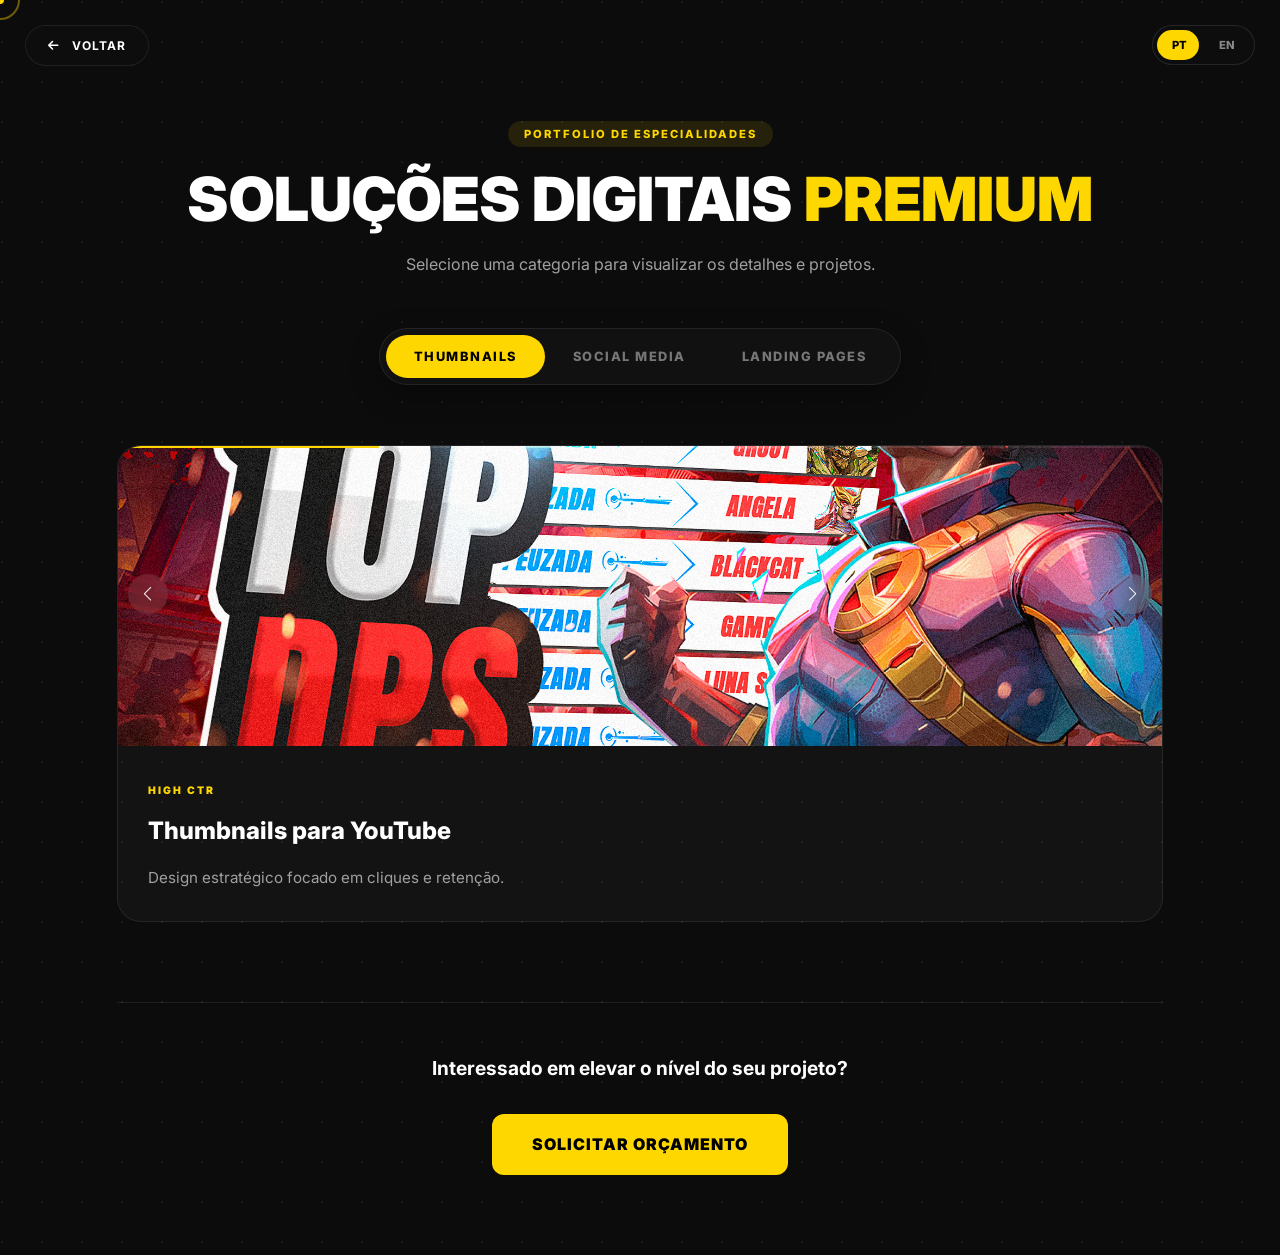
==== commit 5ee223e0: "att" ====
--- a/aba-servicos.html
+++ b/aba-servicos.html
@@ -64,15 +64,19 @@
                 <div class="swiper inner-service-swiper">
                     <div class="swiper-wrapper">
                         <div class="swiper-slide">
-                            <img src="/img/thumbcs-3d.png" alt="Thumbnail">
+                            <img src="/img/CYCLOP-THUMB.jpg" alt="Thumbnail">
                             <div class="slide-overlay"><span data-pt="Ver Projeto" data-en="View Project">Ver Projeto</span></div>
                         </div>
                         <div class="swiper-slide">
-                            <img src="/img/THUMBCS2-MONESY.png" alt="Thumbnail">
+                            <img src="/img/FUTEBOL-THUMB.png" alt="Thumbnail">
                             <div class="slide-overlay"><span data-pt="Ver Projeto" data-en="View Project">Ver Projeto</span></div>
                         </div>
                          <div class="swiper-slide">
-                            <img src="/img/Novo Projeto.png" alt="Thumbnail">
+                            <img src="/img/GHOSTFACE-DBD.jpg" alt="Thumbnail">
+                            <div class="slide-overlay"><span data-pt="Ver Projeto" data-en="View Project">Ver Projeto</span></div>
+                        </div>
+                        <div class="swiper-slide">
+                            <img src="/img/thumb-venator-build.png" alt="Thumbnail">
                             <div class="slide-overlay"><span data-pt="Ver Projeto" data-en="View Project">Ver Projeto</span></div>
                         </div>
                     </div>
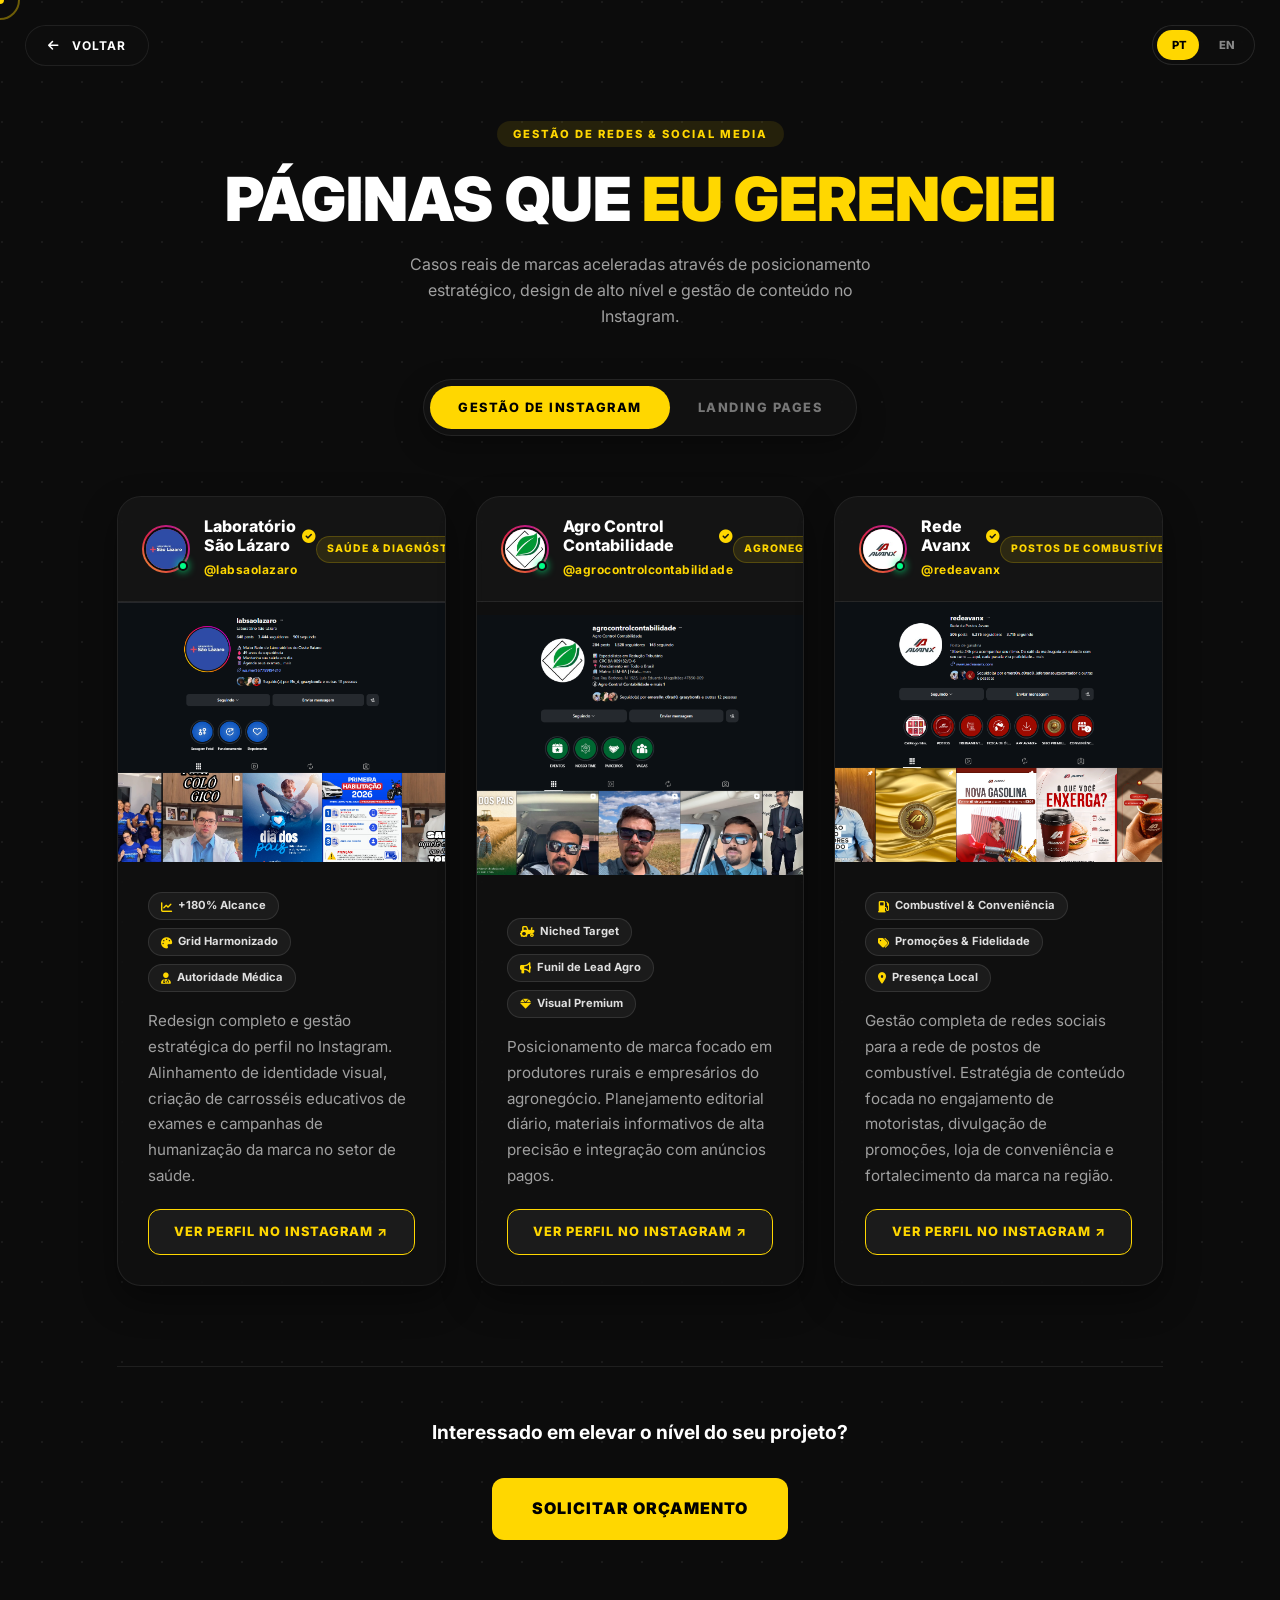
==== commit a76bbf65: "att" ====
--- a/aba-servicos.html
+++ b/aba-servicos.html
@@ -1,10 +1,11 @@
 <!DOCTYPE html>
 <html lang="pt-br">
+
 <head>
     <meta charset="UTF-8">
     <meta name="viewport" content="width=device-width, initial-scale=1.0">
     <title>Serviços | Pedro Daniel</title>
-    
+
     <link rel="stylesheet" href="https://cdn.jsdelivr.net/npm/swiper@11/swiper-bundle.min.css" />
     <link rel="stylesheet" href="/styles/aba-servicos.css">
     <link href="https://fonts.googleapis.com/css2?family=Inter:wght@400;700;900&display=swap" rel="stylesheet">
@@ -39,45 +40,206 @@
 
     <main class="services-wrapper">
         <header class="services-header">
-            <span class="badge" data-pt="Portfolio de Especialidades" data-en="Specialties Portfolio">Portfolio de Especialidades</span>
-            <h1 data-pt="Soluções Digitais <span>Premium</span>" data-en="Premium <span>Digital Solutions</span>">Soluções Digitais <span>Premium</span></h1>
-            <p data-pt="Selecione uma categoria para visualizar os detalhes e projetos." data-en="Select a category to view details and projects.">Selecione uma categoria para visualizar os detalhes e projetos.</p>
+            <span class="badge" data-pt="Gestão de Redes & Social Media" data-en="Social Media & Management">Gestão de
+                Redes & Social Media</span>
+            <h1 data-pt="Páginas que <span>Eu Gerenciei</span>" data-en="Pages I <span>Managed</span>">Páginas que
+                <span>Eu Gerenciei</span></h1>
+            <p data-pt="Casos reais de marcas aceleradas através de posicionamento estratégico, design de alto nível e gestão de conteúdo no Instagram."
+                data-en="Real cases of brands accelerated through strategic positioning, high-level design, and Instagram content management.">
+                Casos reais de marcas aceleradas através de posicionamento estratégico, design de alto nível e gestão de
+                conteúdo no Instagram.</p>
         </header>
 
         <div class="tabs-navigation">
             <div class="tabs-container">
-                <button class="tab-trigger active" onclick="filterServices('thumbnails', this)" data-pt="Thumbnails" data-en="Thumbnails">
-                    Thumbnails
+                <button class="tab-trigger active" onclick="filterServices('social-media', this)"
+                    data-pt="Gestão de Instagram" data-en="Instagram Management">
+                    Gestão de Instagram
                 </button>
-                <button class="tab-trigger" onclick="filterServices('social-media', this)" data-pt="Social Media" data-en="Social Media">
-                    Social Media
-                </button>
-                <button class="tab-trigger" onclick="filterServices('landing-pages', this)" data-pt="Landing Pages" data-en="Landing Pages">
+                <button class="tab-trigger" onclick="filterServices('landing-pages', this)" data-pt="Landing Pages"
+                    data-en="Landing Pages">
                     Landing Pages
                 </button>
             </div>
         </div>
 
         <section class="services-display" id="servicesGrid">
-            
-            <div class="service-item" data-category="thumbnails">
+
+            <!-- ===================================================================
+                 CATEGORIA 1: GESTÃO DE INSTAGRAM (3 EMPRESAS MOSTRADAS)
+                 =================================================================== -->
+
+            <!-- EMPRESA 1: LABORATÓRIO SÃO LÁZARO -->
+            <div class="service-item insta-card" data-category="social-media">
+                <div class="insta-header">
+                    <div class="insta-profile-info">
+                        <div class="insta-avatar">
+                            <img src="/img/logo-labsaolazar.png" alt="Laboratório São Lázaro Logo">
+                            <span class="active-pulse" title="Perfil Ativo"></span>
+                        </div>
+                        <div class="insta-name-box">
+                            <div class="insta-name-row">
+                                <h3>Laboratório São Lázaro</h3>
+                                <i class="fa-solid fa-circle-check verified-icon"></i>
+                            </div>
+                            <span class="insta-handle">@labsaolazaro</span>
+                        </div>
+                    </div>
+                    <span class="insta-sector" data-pt="Saúde & Diagnósticos" data-en="Healthcare & Diagnostics">Saúde &
+                        Diagnósticos</span>
+                </div>
+
+                <div class="insta-media-cover">
+                    <img src="/img/lab-thumb.png" alt="São Lázaro Instagram Feed">
+                    <div class="slide-overlay-a"><a target="_blank"
+                            href="https://www.instagram.com/labsaolazaro/"
+                            data-pt="Ver no Instagram" data-en="View on Instagram">Ver no Instagram</a></div>
+                </div>
+
+                <div class="service-details">
+                    <div class="kpi-pills">
+                        <span class="kpi-pill"><i class="fa-solid fa-chart-line"></i> +180% Alcance</span>
+                        <span class="kpi-pill"><i class="fa-solid fa-palette"></i> Grid Harmonizado</span>
+                        <span class="kpi-pill"><i class="fa-solid fa-user-doctor"></i> Autoridade Médica</span>
+                    </div>
+                    <p data-pt="Redesign completo e gestão estratégica do perfil no Instagram. Alinhamento de identidade visual, criação de carrosséis educativos de exames e campanhas de humanização da marca no setor de saúde."
+                        data-en="Complete redesign and strategic Instagram management. Visual identity alignment, creation of educational health carousels, and brand humanization campaigns.">
+                        Redesign completo e gestão estratégica do perfil no Instagram. Alinhamento de identidade visual,
+                        criação de carrosséis educativos de exames e campanhas de humanização da marca no setor de
+                        saúde.
+                    </p>
+                    <div class="insta-action-row">
+                        <a href="https://www.instagram.com/labsaolazaro/"
+                            target="_blank" class="insta-link-btn">
+                            <span data-pt="Ver Perfil no Instagram ↗" data-en="View Instagram Profile ↗">Ver Perfil no Instagram ↗</span>
+                        </a>
+                    </div>
+                </div>
+            </div>
+
+            <!-- EMPRESA 2: AGRO CONTROL CONTABILIDADE -->
+            <div class="service-item insta-card" data-category="social-media">
+                <div class="insta-header">
+                    <div class="insta-profile-info">
+                        <div class="insta-avatar">
+                            <img src="/img/logo-agrocontrol.png" alt="Agro Control Contabilidade Logo">
+                            <span class="active-pulse" title="Perfil Ativo"></span>
+                        </div>
+                        <div class="insta-name-box">
+                            <div class="insta-name-row">
+                                <h3>Agro Control Contabilidade</h3>
+                                <i class="fa-solid fa-circle-check verified-icon"></i>
+                            </div>
+                            <span class="insta-handle">@agrocontrolcontabilidade</span>
+                        </div>
+                    </div>
+                    <span class="insta-sector" data-pt="Agronegócio & Finanças"
+                        data-en="Agribusiness & Finance">Agronegócio & Finanças</span>
+                </div>
+
+                <div class="insta-media-cover">
+                    <img src="/img/agro-thumb.png" alt="Agro Control Social Media">
+                    <div class="slide-overlay-a"><a target="_blank" href="https://www.instagram.com/agrocontrolcontabilidade/"
+                            data-pt="Ver no Instagram" data-en="View on Instagram">Ver no Instagram</a></div>
+                </div>
+
+                <div class="service-details">
+                    <div class="kpi-pills">
+                        <span class="kpi-pill"><i class="fa-solid fa-tractor"></i> Niched Target</span>
+                        <span class="kpi-pill"><i class="fa-solid fa-bullhorn"></i> Funil de Lead Agro</span>
+                        <span class="kpi-pill"><i class="fa-solid fa-gem"></i> Visual Premium</span>
+                    </div>
+                    <p data-pt="Posicionamento de marca focado em produtores rurais e empresários do agronegócio. Planejamento editorial diário, materiais informativos de alta precisão e integração com anúncios pagos."
+                        data-en="Brand positioning focused on rural producers and agribusiness entrepreneurs. Daily content planning, high-precision informative posts, and paid traffic integration.">
+                        Posicionamento de marca focado em produtores rurais e empresários do agronegócio. Planejamento
+                        editorial diário, materiais informativos de alta precisão e integração com anúncios pagos.
+                    </p>
+                    <div class="insta-action-row">
+                        <a href="https://www.instagram.com/agrocontrolcontabilidade/" target="_blank" class="insta-link-btn">
+                            <span data-pt="Ver Perfil no Instagram ↗" data-en="View Instagram Profile ↗">Ver Perfil no Instagram ↗</span>
+                        </a>
+                    </div>
+                </div>
+            </div>
+
+            <!-- EMPRESA 3: REDE AVANX -->
+            <div class="service-item insta-card" data-category="social-media">
+                <div class="insta-header">
+                    <div class="insta-profile-info">
+                        <div class="insta-avatar">
+                            <img src="/img/logo-avanx.png" alt="Rede Avanx Logo">
+                            <span class="active-pulse" title="Perfil Ativo"></span>
+                        </div>
+                        <div class="insta-name-box">
+                            <div class="insta-name-row">
+                                <h3 data-pt="Rede Avanx" data-en="Rede Avanx">Rede Avanx</h3>
+                                <i class="fa-solid fa-circle-check verified-icon"></i>
+                            </div>
+                            <span class="insta-handle">@redeavanx</span>
+                        </div>
+                    </div>
+                    <span class="insta-sector" data-pt="Postos de Combustível" data-en="Fuel & Convenience">Postos de Combustível</span>
+                </div>
+
+                <div class="insta-media-cover">
+                    <img src="/img/avanx-thumb.png" alt="Rede Avanx Social Media">
+                    <div class="slide-overlay-a"><a target="_blank" href="https://www.instagram.com/redeavanx/"
+                            data-pt="Ver no Instagram" data-en="View on Instagram">Ver no Instagram</a></div>
+                </div>
+
+                <div class="service-details">
+                    <div class="kpi-pills">
+                        <span class="kpi-pill"><i class="fa-solid fa-gas-pump"></i> Combustível & Conveniência</span>
+                        <span class="kpi-pill"><i class="fa-solid fa-tags"></i> Promoções & Fidelidade</span>
+                        <span class="kpi-pill"><i class="fa-solid fa-location-dot"></i> Presença Local</span>
+                    </div>
+                    <p data-pt="Gestão completa de redes sociais para a rede de postos de combustível. Estratégia de conteúdo focada no engajamento de motoristas, divulgação de promoções, loja de conveniência e fortalecimento da marca na região."
+                        data-en="Complete social media management for a fuel station network. Content strategy focused on driver engagement, promotional campaigns, convenience store highlights, and regional brand positioning.">
+                        Gestão completa de redes sociais para a rede de postos de combustível. Estratégia de conteúdo focada no engajamento de motoristas, divulgação de promoções, loja de conveniência e fortalecimento da marca na região.
+                    </p>
+                    <div class="insta-action-row">
+                        <a href="https://www.instagram.com/redeavanx/" target="_blank" class="insta-link-btn">
+                            <span data-pt="Ver Perfil no Instagram ↗" data-en="View Instagram Profile ↗">Ver Perfil no Instagram ↗</span>
+                        </a>
+                    </div>
+                </div>
+            </div>
+
+            <!-- ===================================================================
+                 CATEGORIA 2: LANDING PAGES DE ALTA PERFORMANCE
+                 =================================================================== -->
+            <div class="service-item" data-category="landing-pages" style="display: none;">
                 <div class="swiper inner-service-swiper">
                     <div class="swiper-wrapper">
                         <div class="swiper-slide">
-                            <img src="/img/CYCLOP-THUMB.jpg" alt="Thumbnail">
-                            <div class="slide-overlay"><span data-pt="Ver Projeto" data-en="View Project">Ver Projeto</span></div>
-                        </div>
-                        <div class="swiper-slide">
-                            <img src="/img/FUTEBOL-THUMB.png" alt="Thumbnail">
-                            <div class="slide-overlay"><span data-pt="Ver Projeto" data-en="View Project">Ver Projeto</span></div>
-                        </div>
-                         <div class="swiper-slide">
-                            <img src="/img/GHOSTFACE-DBD.jpg" alt="Thumbnail">
-                            <div class="slide-overlay"><span data-pt="Ver Projeto" data-en="View Project">Ver Projeto</span></div>
-                        </div>
-                        <div class="swiper-slide">
-                            <img src="/img/thumb-venator-build.png" alt="Thumbnail">
-                            <div class="slide-overlay"><span data-pt="Ver Projeto" data-en="View Project">Ver Projeto</span></div>
+                            <img src="/img/Captura de tela 2026-05-27 012435.png" alt="Landing Page Krypt">
+                            <div class="slide-overlay-a"><a target="_blank"
+                                    href="https://pedrodanielbs.github.io/KRYPT-Streetwear-Web-Store/"
+                                    data-pt="Ver Projeto" data-en="View Project">Ver Projeto</a></div>
+                        </div>
+                        <div class="swiper-slide">
+                            <img src="/img/Captura de tela 2026-05-27 012312.png" alt="Landing Page Psicologia">
+                            <div class="slide-overlay-a"><a target="_blank"
+                                    href="https://pedrodanielbs.github.io/Psicologia-website/" data-pt="Ver Projeto"
+                                    data-en="View Project">Ver Projeto</a></div>
+                        </div>
+                        <div class="swiper-slide">
+                            <img src="/img/Captura de tela 2026-05-10 211300.png" alt="Landing Page Pet shop">
+                            <div class="slide-overlay-a"><a target="_blank"
+                                    href="https://pedrodanielbs.github.io/Pet-shop/" data-pt="Ver Projeto"
+                                    data-en="View Project">Ver Projeto</a></div>
+                        </div>
+                        <div class="swiper-slide">
+                            <img src="/img/thumb-agro-contol-lp.png" alt="Landing Page Agro Control">
+                            <div class="slide-overlay-a"><a target="_blank"
+                                    href="https://pedrodanielbs.github.io/AGRO-CONTROL-WEBSITE/" data-pt="Ver Projeto"
+                                    data-en="View Project">Ver Projeto</a></div>
+                        </div>
+                        <div class="swiper-slide">
+                            <img src="/img/jotahffz.png" alt="Landing Page Jotahffz">
+                            <div class="slide-overlay-a"><a target="_blank"
+                                    href="https://pedrodanielbs.github.io/Jotahffz/" data-pt="Ver Projeto"
+                                    data-en="View Project">Ver Projeto</a></div>
                         </div>
                     </div>
                     <div class="swiper-pagination"></div>
@@ -87,75 +249,26 @@
                     </div>
                 </div>
                 <div class="service-details">
-                    <span class="service-tag">High CTR</span>
-                    <h3 data-pt="Thumbnails para YouTube" data-en="YouTube Thumbnails">Thumbnails para YouTube</h3>
-                    <p data-pt="Design estratégico focado em cliques e retenção." data-en="Strategic design focused on clicks and retention.">Design estratégico focado em cliques e retenção.</p>
-                </div>
-            </div>
-
-            <div class="service-item" data-category="social-media" style="display: none;">
-                <div class="swiper inner-service-swiper">
-                    <div class="swiper-wrapper">
-                        <div class="swiper-slide">
-                            <img src="/img/Captura de tela 2026-05-10 203834.png" alt="Social Media">
-                            <div class="slide-overlay-a"><a target="_blank" href="https://www.behance.net/gallery/197718721/Identidade-Visual-Laboratorio-Sao-Lazaro" data-pt="Ver Projeto" data-en="View Project">Ver Projeto</a></div>
-                        </div>
-                    </div>
-                    <div class="swiper-pagination"></div>
-                    <div class="nav-wrapper">
-                        <div class="swiper-button-prev custom-nav"></div>
-                        <div class="swiper-button-next custom-nav"></div>
-                    </div>
-                </div>
-                <div class="service-details">
-                    <span class="service-tag" data-pt="Identidade" data-en="Identity">Identidade</span>
-                    <h3 data-pt="Gestão Visual Instagram" data-en="Instagram Visual Management">Gestão Visual Instagram</h3>
-                    <p data-pt="Posts e Stories que transmitem autoridade." data-en="Posts and Stories that convey authority.">Posts e Stories que transmitem autoridade.</p>
-                </div>
-            </div>
-
-            <div class="service-item" data-category="landing-pages" style="display: none;">
-                <div class="swiper inner-service-swiper">
-                    <div class="swiper-wrapper">
-                        <div class="swiper-slide">
-                            <img src="/img/Captura de tela 2026-05-27 012435.png" alt="Landing Page">
-                            <div class="slide-overlay-a"><a target="_blank" href="https://pedrodanielbs.github.io/KRYPT-Streetwear-Web-Store/" data-pt="Ver Projeto" data-en="View Project">Ver Projeto</a></div>
-                        </div>
-                        <div class="swiper-slide">
-                            <img src="/img/Captura de tela 2026-05-27 012312.png" alt="Landing Page">
-                            <div class="slide-overlay-a"><a target="_blank" href="https://pedrodanielbs.github.io/Psicologia-website/" data-pt="Ver Projeto" data-en="View Project">Ver Projeto</a></div>
-                        </div>
-                        <div class="swiper-slide">
-                            <img src="/img/Captura de tela 2026-05-10 211300.png" alt="Landing Page">
-                            <div class="slide-overlay-a"><a target="_blank" href="https://pedrodanielbs.github.io/Pet-shop/" data-pt="Ver Projeto" data-en="View Project">Ver Projeto</a></div>
-                        </div>
-                        <div class="swiper-slide">
-                            <img src="/img/thumb-agro-contol-lp.png" alt="Landing Page">
-                            <div class="slide-overlay-a"><a target="_blank" href="https://pedrodanielbs.github.io/AGRO-CONTROL-WEBSITE/" data-pt="Ver Projeto" data-en="View Project">Ver Projeto</a></div>
-                        </div>
-                        <div class="swiper-slide">
-                            <img src="/img/jotahffz.png" alt="Landing Page">
-                            <div class="slide-overlay-a"><a target="_blank" href="https://pedrodanielbs.github.io/Jotahffz/" data-pt="Ver Projeto" data-en="View Project">Ver Projeto</a></div>
-                        </div>
-                    </div>
-                    <div class="swiper-pagination"></div>
-                    <div class="nav-wrapper">
-                        <div class="swiper-button-prev custom-nav"></div>
-                        <div class="swiper-button-next custom-nav"></div>
-                    </div>
-                </div>
-                <div class="service-details">
-                    <span class="service-tag" data-pt="Conversão" data-en="Conversion">Conversão</span>
-                    <h3 data-pt="Landing Pages de Alta Performance" data-en="High-Performance Landing Pages">Landing Pages de Alta Performance</h3>
-                    <p data-pt="Páginas de vendas focadas em resultados reais." data-en="Sales pages focused on real results.">Páginas de vendas focadas em resultados reais.</p>
-                </div>
-            </div>
+                    <span class="service-tag" data-pt="Conversão & UI/UX" data-en="Conversion & UI/UX">Conversão &
+                        UI/UX</span>
+                    <h3 data-pt="Landing Pages de Alta Performance" data-en="High-Performance Landing Pages">Landing
+                        Pages de Alta Performance</h3>
+                    <p data-pt="Páginas de vendas modernas, com design responsivo, carregamento ultrarrápido e arquitetura pensada para converter visitantes em clientes."
+                        data-en="Modern sales pages with responsive design, ultra-fast loading, and conversion-oriented architecture.">
+                        Páginas de vendas modernas, com design responsivo, carregamento ultrarrápido e arquitetura
+                        pensada para converter visitantes em clientes.</p>
+                </div>
+            </div>
+
 
         </section>
 
         <footer class="services-footer">
-            <p data-pt="Interessado em elevar o nível do seu projeto?" data-en="Interested in taking your project to the next level?">Interessado em elevar o nível do seu projeto?</p>
-            <a href="https://wa.me/5577998025597" class="btn-primary" data-pt="Solicitar Orçamento" data-en="Request a Quote">Solicitar Orçamento</a>
+            <p data-pt="Interessado em elevar o nível do seu projeto?"
+                data-en="Interested in taking your project to the next level?">Interessado em elevar o nível do seu
+                projeto?</p>
+            <a href="https://wa.me/5577998025597" class="btn-primary" data-pt="Solicitar Orçamento"
+                data-en="Request a Quote">Solicitar Orçamento</a>
         </footer>
     </main>
 
@@ -163,4 +276,5 @@
     <script src="/scripts/aba-servicos.js"></script>
 
 </body>
+
 </html>
--- a/styles/aba-servicos.css
+++ b/styles/aba-servicos.css
@@ -296,6 +296,182 @@
     background: rgba(255, 255, 255, 0.05);
 }
 
+/* --- CARDS DE PERFIL DO INSTAGRAM --- */
+.insta-card {
+    display: flex;
+    flex-direction: column;
+    justify-content: space-between;
+    background: rgba(18, 18, 18, 0.7);
+    backdrop-filter: blur(15px);
+    border: 1px solid rgba(255, 255, 255, 0.08);
+    box-shadow: 0 15px 35px rgba(0, 0, 0, 0.4);
+}
+
+.insta-media-cover {
+    width: 100%;
+    height: 260px;
+    position: relative;
+    overflow: hidden;
+}
+
+.insta-media-cover img {
+    width: 100%;
+    height: 100%;
+    object-fit: cover;
+    transition: transform 0.6s cubic-bezier(0.2, 1, 0.3, 1);
+}
+
+.insta-card:hover .insta-media-cover img {
+    transform: scale(1.06);
+}
+
+.insta-header {
+    display: flex;
+    align-items: center;
+    justify-content: space-between;
+    padding: 20px 24px;
+    background: rgba(255, 255, 255, 0.02);
+    border-bottom: 1px solid var(--border-color);
+}
+
+.insta-profile-info {
+    display: flex;
+    align-items: center;
+    gap: 14px;
+}
+
+.insta-avatar {
+    position: relative;
+    width: 48px;
+    height: 48px;
+    border-radius: 50%;
+    padding: 2px;
+    background: linear-gradient(45deg, #f09433, #e6683c, #dc2743, #cc2366, #bc1888, var(--primary));
+    flex-shrink: 0;
+}
+
+.insta-avatar img {
+    width: 100%;
+    height: 100%;
+    object-fit: cover;
+    border-radius: 50%;
+    border: 2px solid #0c0c0c;
+    background: #0d0d0d;
+}
+
+.active-pulse {
+    position: absolute;
+    bottom: 2px;
+    right: 2px;
+    width: 10px;
+    height: 10px;
+    background-color: #00ff88;
+    border: 2px solid #0c0c0c;
+    border-radius: 50%;
+    box-shadow: 0 0 8px #00ff88;
+}
+
+.insta-name-box h3 {
+    font-size: 1rem;
+    font-weight: 800;
+    color: #fff;
+    line-height: 1.2;
+}
+
+.insta-name-row {
+    display: flex;
+    align-items: center;
+    gap: 6px;
+}
+
+.verified-icon {
+    color: var(--primary);
+    font-size: 0.85rem;
+}
+
+.insta-handle {
+    font-size: 0.75rem;
+    color: var(--primary);
+    font-weight: 700;
+    letter-spacing: 0.5px;
+}
+
+.insta-sector {
+    background: rgba(255, 215, 0, 0.1);
+    color: var(--primary);
+    font-size: 0.65rem;
+    font-weight: 800;
+    padding: 4px 10px;
+    border-radius: 20px;
+    text-transform: uppercase;
+    letter-spacing: 1px;
+    border: 1px solid rgba(255, 215, 0, 0.2);
+    white-space: nowrap;
+}
+
+.kpi-pills {
+    display: flex;
+    flex-wrap: wrap;
+    gap: 8px;
+    margin-bottom: 16px;
+}
+
+.kpi-pill {
+    background: rgba(255, 255, 255, 0.05);
+    border: 1px solid rgba(255, 255, 255, 0.1);
+    color: #e0e0e0;
+    font-size: 0.7rem;
+    font-weight: 700;
+    padding: 4px 12px;
+    border-radius: 30px;
+    display: flex;
+    align-items: center;
+    gap: 6px;
+}
+
+.kpi-pill i {
+    color: var(--primary);
+    font-size: 0.7rem;
+}
+
+.insta-action-row {
+    margin-top: 20px;
+    display: flex;
+}
+
+.insta-link-btn {
+    width: 100%;
+    text-align: center;
+    background: rgba(255, 255, 255, 0.05);
+    border: 1px solid var(--primary);
+    color: var(--primary);
+    padding: 12px 20px;
+    border-radius: 12px;
+    font-weight: 800;
+    font-size: 0.8rem;
+    text-transform: uppercase;
+    letter-spacing: 1px;
+    text-decoration: none;
+    transition: 0.3s ease;
+}
+
+.insta-link-btn:hover {
+    background: var(--primary);
+    color: #000;
+    box-shadow: 0 8px 20px rgba(255, 215, 0, 0.3);
+    transform: translateY(-2px);
+}
+
+.insta-link-btn.highlight-btn {
+    background: var(--primary);
+    color: #000;
+}
+
+.insta-link-btn.highlight-btn:hover {
+    background: #fff;
+    color: #000;
+}
+
 .service-preview {
     width: 100%;
     height: 240px;
